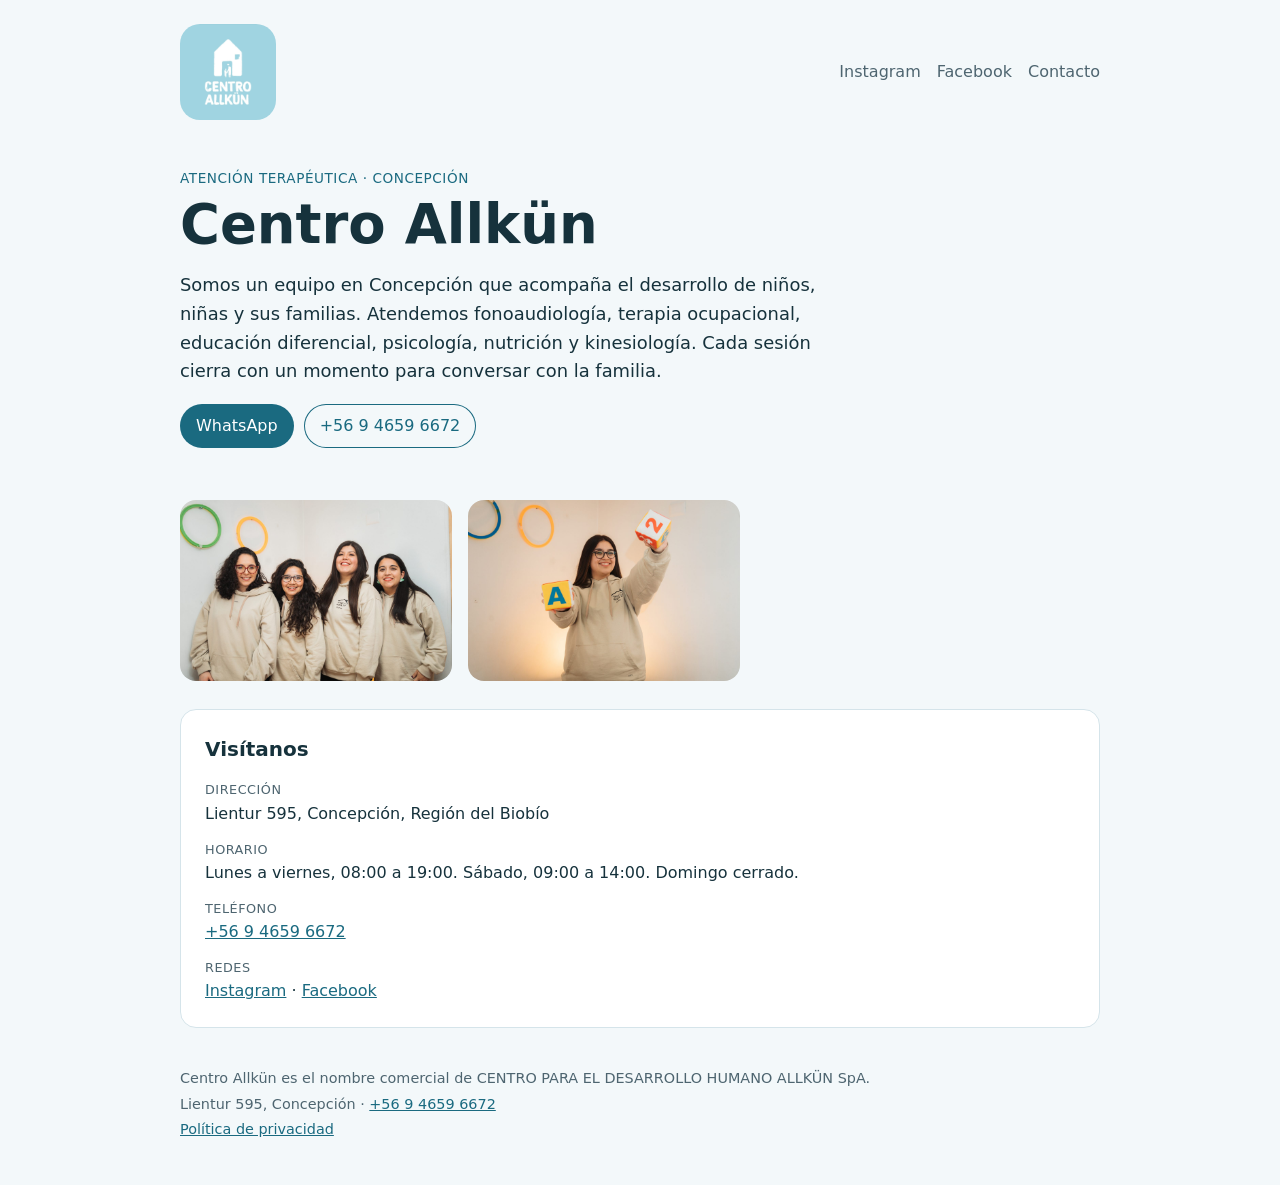
==== index.html @ 9cc1ad13 "Sitio público de Centro Allkün para la verificación de Meta. Co-authored-by: Cursor <cursoragent@cur" ====
<!DOCTYPE html>
<html lang="es">
  <head>
    <meta charset="utf-8" />
    <meta name="viewport" content="width=device-width, initial-scale=1" />
    <title>Centro Allkün</title>
    <meta
      name="description"
      content="Centro Allkün. Atención terapéutica presencial en Lientur 595, Concepción. Teléfono +56 9 4659 6672."
    />
    <link rel="icon" href="logo.png" type="image/png" />
    <link rel="stylesheet" href="styles.css" />
  </head>
  <body>
    <header class="site-header">
      <a class="brand" href="index.html">
        <img src="logo.png" alt="Centro Allkün" width="96" height="96" />
      </a>
      <nav>
        <a href="https://www.instagram.com/centro.allkun/">Instagram</a>
        <a href="https://www.facebook.com/110352131526216">Facebook</a>
        <a href="#contacto">Contacto</a>
      </nav>
    </header>

    <main>
      <section class="hero">
        <p class="eyebrow">Atención terapéutica · Concepción</p>
        <h1>Centro Allkün</h1>
        <p class="lead">
          Somos un equipo en Concepción que acompaña el desarrollo de niños,
          niñas y sus familias. Atendemos fonoaudiología, terapia ocupacional,
          educación diferencial, psicología, nutrición y kinesiología. Cada
          sesión cierra con un momento para conversar con la familia.
        </p>
        <p class="actions">
          <a class="button" href="https://wa.me/56946596672">WhatsApp</a>
          <a class="button button-quiet" href="tel:+56946596672"
            >+56 9 4659 6672</a
          >
        </p>
      </section>

      <section class="gallery" aria-label="Equipo de Centro Allkün">
        <img
          src="fotos/equipo.jpg"
          alt="Equipo de Centro Allkün"
          width="1200"
          height="1600"
        />
        <img
          src="fotos/atencion.jpg"
          alt="Atención en Centro Allkün, con material de letras y números"
          width="1200"
          height="1600"
        />
      </section>

      <section id="contacto" class="card">
        <h2>Visítanos</h2>
        <dl>
          <div>
            <dt>Dirección</dt>
            <dd>Lientur 595, Concepción, Región del Biobío</dd>
          </div>
          <div>
            <dt>Horario</dt>
            <dd>
              Lunes a viernes, 08:00 a 19:00. Sábado, 09:00 a 14:00. Domingo
              cerrado.
            </dd>
          </div>
          <div>
            <dt>Teléfono</dt>
            <dd><a href="tel:+56946596672">+56 9 4659 6672</a></dd>
          </div>
          <div>
            <dt>Redes</dt>
            <dd>
              <a href="https://www.instagram.com/centro.allkun/">Instagram</a>
              ·
              <a href="https://www.facebook.com/110352131526216">Facebook</a>
            </dd>
          </div>
        </dl>
      </section>
    </main>

    <footer>
      <p>
        Centro Allkün es el nombre comercial de CENTRO PARA EL DESARROLLO
        HUMANO ALLKÜN SpA.
      </p>
      <p>
        Lientur 595, Concepción ·
        <a href="tel:+56946596672">+56 9 4659 6672</a>
      </p>
      <p><a href="privacidad.html">Política de privacidad</a></p>
    </footer>
  </body>
</html>
---- styles.css ----
:root {
  color-scheme: light;
  --ink: #16323c;
  --muted: #4e6570;
  --line: #d5e4ea;
  --paper: #f3f8fa;
  --card: #ffffff;
  --brand: #a0d4e1;
  --accent: #1a6a80;
}

* {
  box-sizing: border-box;
}

body {
  margin: 0;
  min-height: 100vh;
  font-family: "Segoe UI", system-ui, sans-serif;
  color: var(--ink);
  background: var(--paper);
  line-height: 1.5;
}

a {
  color: var(--accent);
}

.site-header,
main,
footer {
  width: min(920px, calc(100% - 32px));
  margin-inline: auto;
}

.site-header {
  display: flex;
  justify-content: space-between;
  align-items: center;
  flex-wrap: wrap;
  gap: 16px;
  padding: 24px 0;
}

.brand {
  display: block;
  line-height: 0;
}

.brand img {
  width: 96px;
  height: 96px;
  border-radius: 20px;
}

nav {
  display: flex;
  gap: 16px;
}

nav a {
  color: var(--muted);
  text-decoration: none;
}

.hero {
  padding: 24px 0 8px;
}

.eyebrow {
  margin: 0 0 8px;
  color: var(--accent);
  font-size: 0.85rem;
  letter-spacing: 0.04em;
  text-transform: uppercase;
}

h1 {
  margin: 0;
  font-size: clamp(2.2rem, 6vw, 3.4rem);
  line-height: 1.05;
  font-weight: 650;
}

.lead {
  max-width: 40rem;
  color: var(--ink);
  font-size: 1.12rem;
  line-height: 1.6;
}

.actions {
  display: flex;
  flex-wrap: wrap;
  gap: 10px;
}

.button {
  display: inline-block;
  padding: 10px 16px;
  border-radius: 999px;
  background: var(--accent);
  color: white;
  text-decoration: none;
}

.button-quiet {
  background: transparent;
  color: var(--accent);
  box-shadow: inset 0 0 0 1px var(--accent);
}

.gallery {
  display: grid;
  grid-template-columns: 1fr 1fr;
  gap: 16px;
  max-width: 560px;
  margin: 28px 0 0;
}

.gallery img {
  width: 100%;
  height: auto;
  border-radius: 16px;
  display: block;
}

.card {
  margin: 28px 0;
  padding: 24px;
  background: var(--card);
  border: 1px solid var(--line);
  border-radius: 16px;
}

h2 {
  margin: 0 0 16px;
  font-size: 1.25rem;
}

dl {
  margin: 0;
  display: grid;
  gap: 14px;
}

dt {
  color: var(--muted);
  font-size: 0.8rem;
  letter-spacing: 0.04em;
  text-transform: uppercase;
}

dd {
  margin: 2px 0 0;
}

.prose h1 {
  font-size: 2rem;
  margin-bottom: 16px;
}

.prose h2 {
  margin-top: 24px;
}

.updated {
  color: var(--muted);
  font-size: 0.9rem;
}

footer {
  padding: 8px 0 40px;
  color: var(--muted);
  font-size: 0.9rem;
}

footer p {
  margin: 4px 0;
}

@media (max-width: 640px) {
  .gallery {
    max-width: none;
    gap: 12px;
  }
}
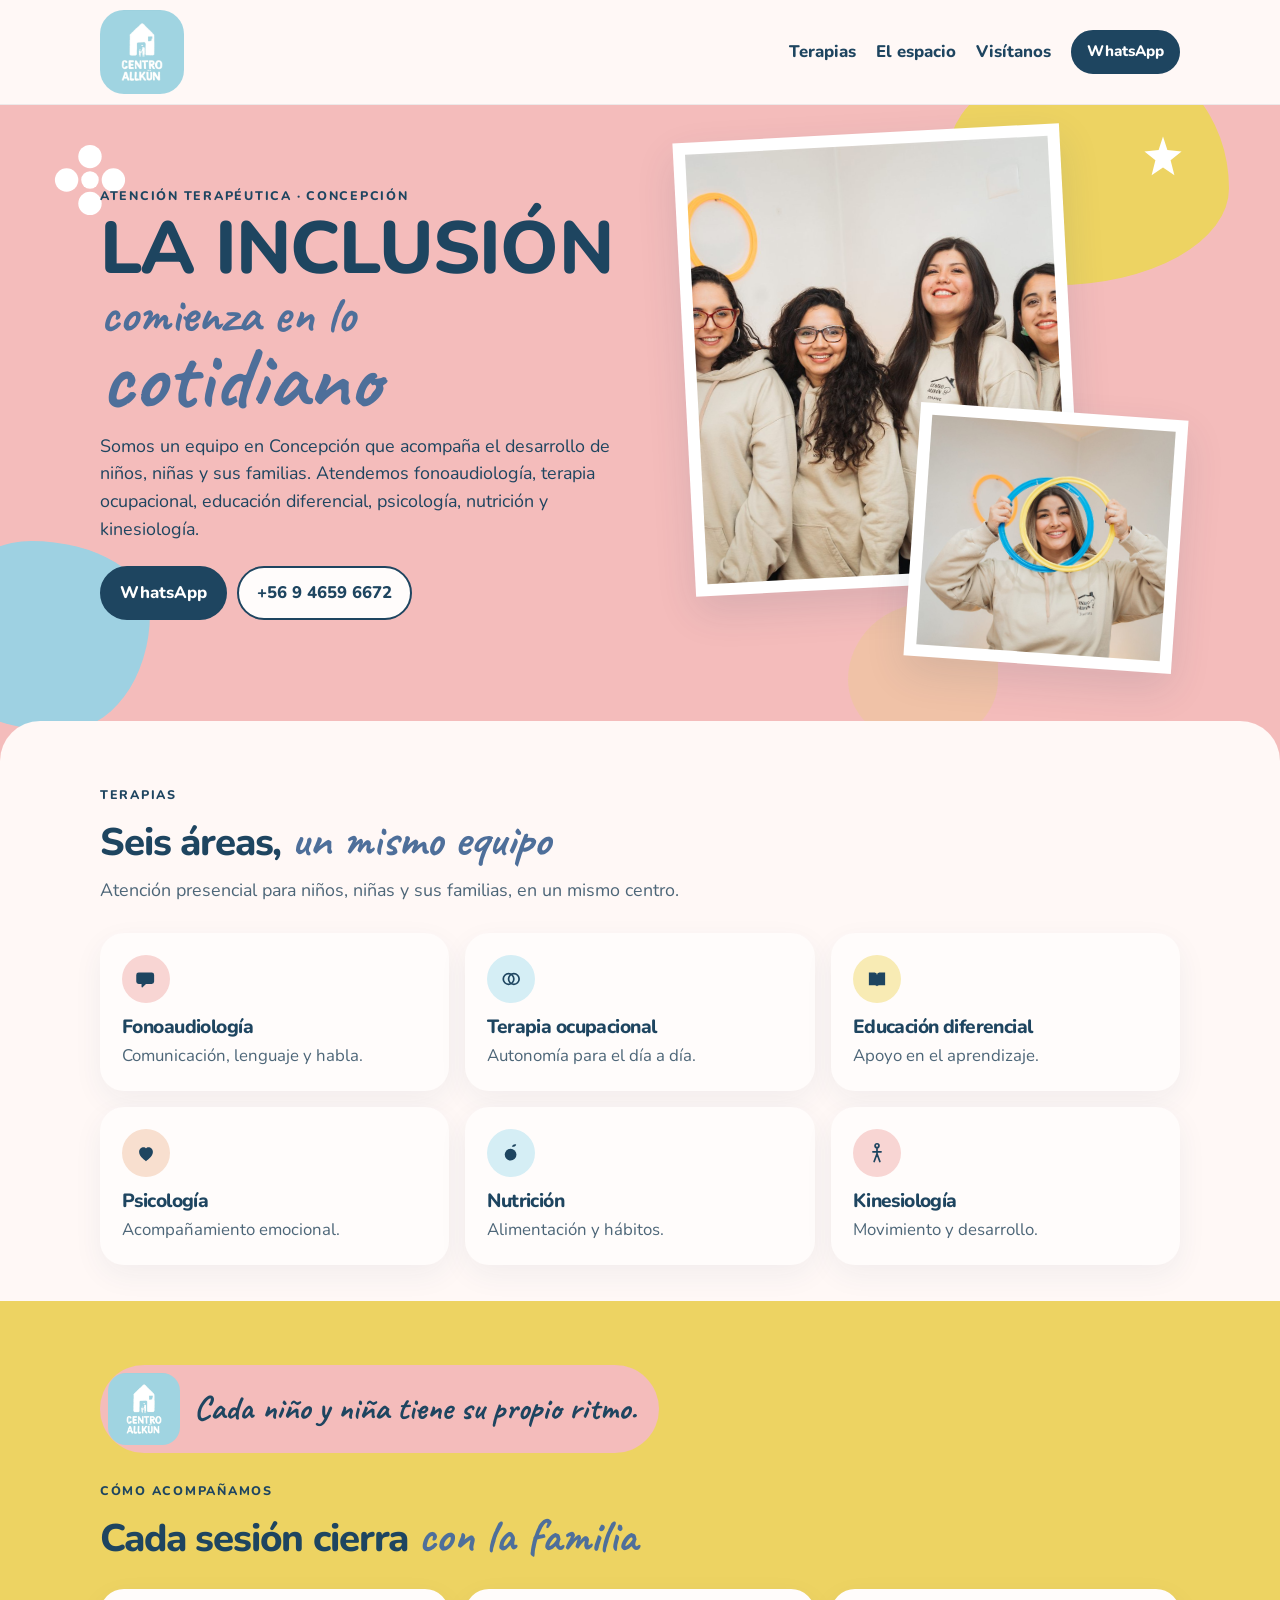
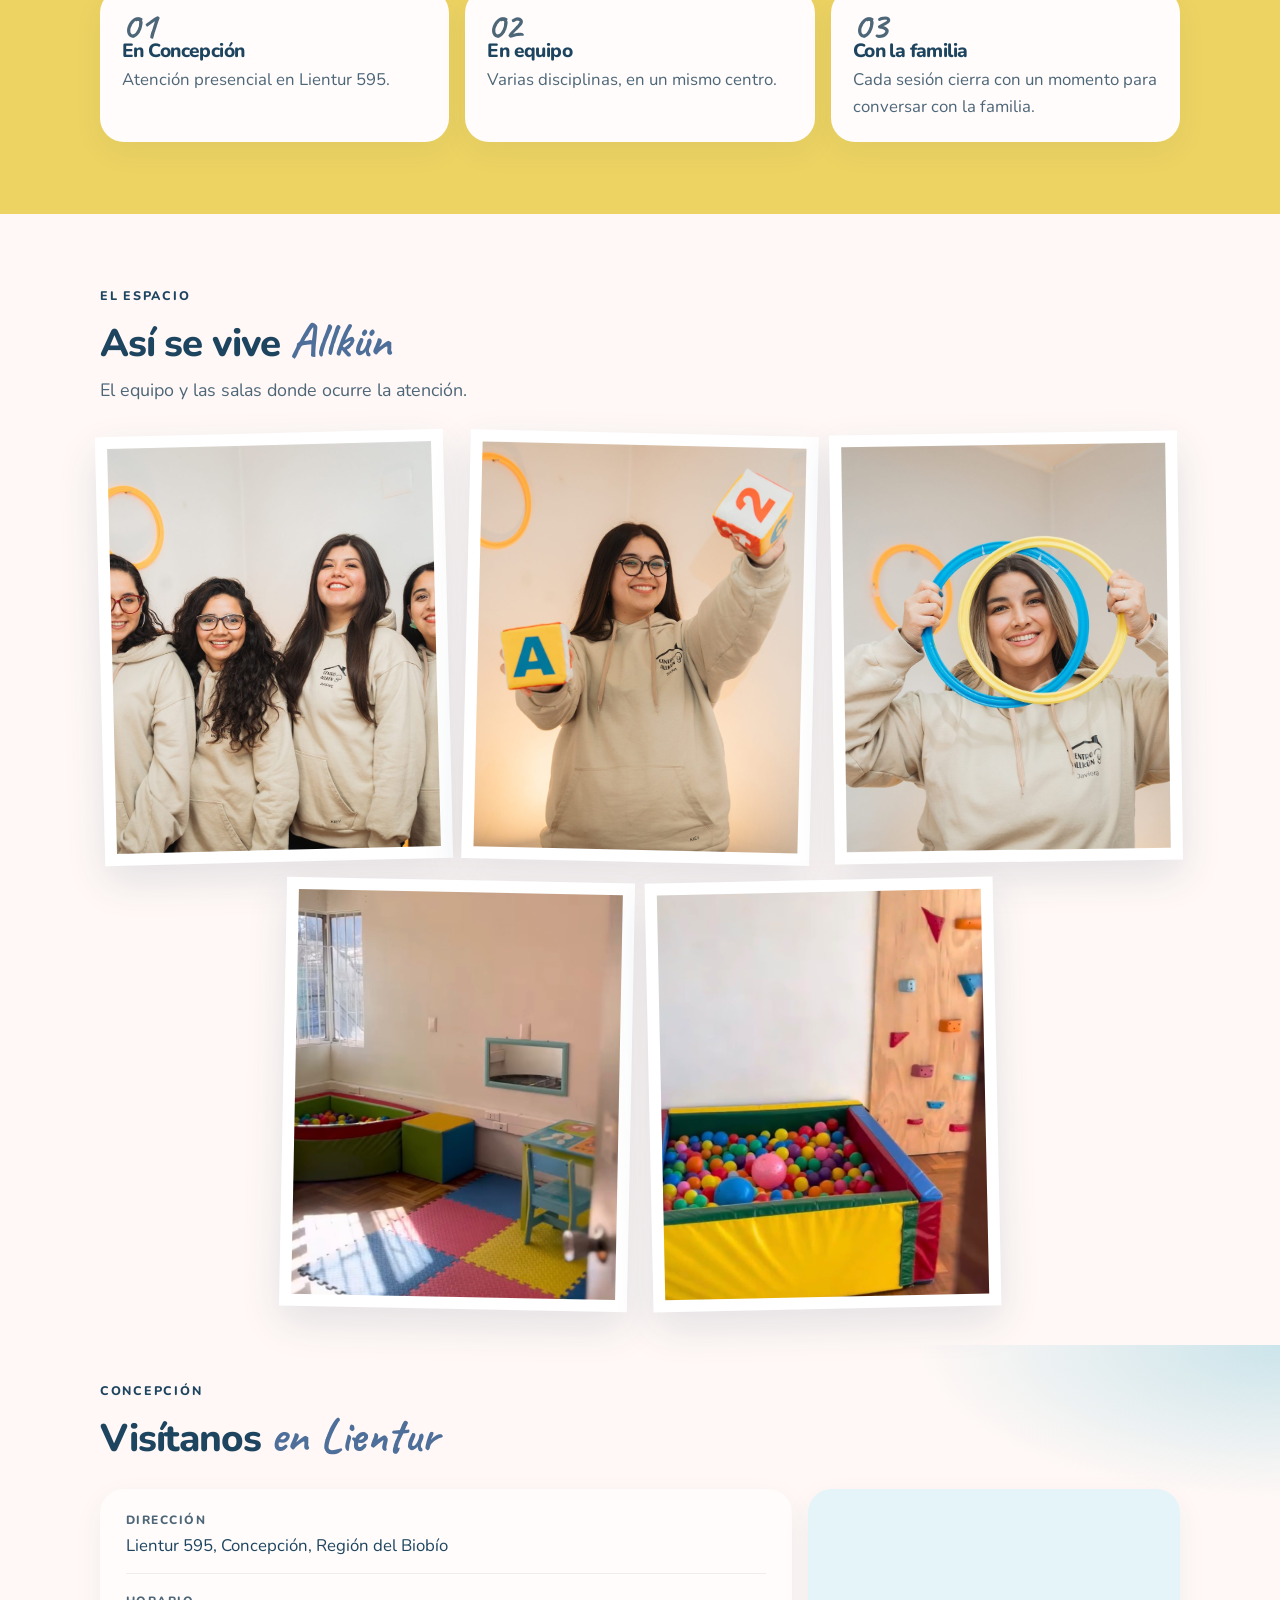
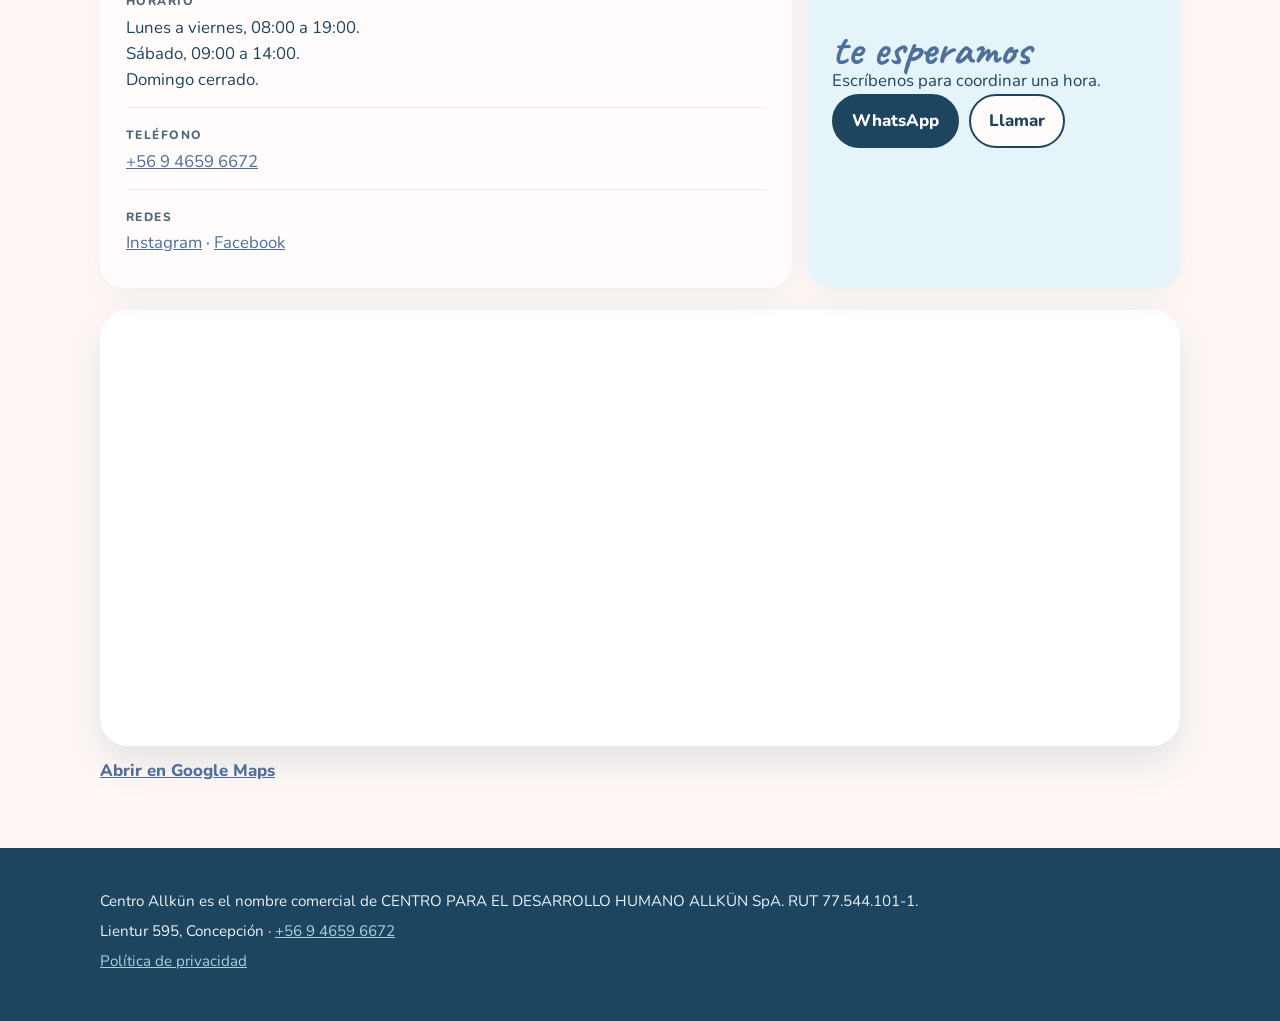
==== commit 2941c4c9: "mejoras toti" ====
--- a/index.html
+++ b/index.html
@@ -9,93 +9,348 @@
       content="Centro Allkün. Atención terapéutica presencial en Lientur 595, Concepción. Teléfono +56 9 4659 6672."
     />
     <link rel="icon" href="logo.png" type="image/png" />
+    <link rel="preconnect" href="https://fonts.googleapis.com" />
+    <link rel="preconnect" href="https://fonts.gstatic.com" crossorigin />
+    <link
+      href="https://fonts.googleapis.com/css2?family=Caveat:wght@600;700&family=Nunito:wght@400;600;700;800&display=swap"
+      rel="stylesheet"
+    />
     <link rel="stylesheet" href="styles.css" />
   </head>
   <body>
+    <a class="skip" href="#contenido">Saltar al contenido</a>
+
     <header class="site-header">
-      <a class="brand" href="index.html">
-        <img src="logo.png" alt="Centro Allkün" width="96" height="96" />
-      </a>
-      <nav>
-        <a href="https://www.instagram.com/centro.allkun/">Instagram</a>
-        <a href="https://www.facebook.com/110352131526216">Facebook</a>
-        <a href="#contacto">Contacto</a>
-      </nav>
+      <div class="wrap bar">
+        <a class="brand" href="index.html">
+          <img src="logo.png" alt="Centro Allkün" width="92" height="92" />
+        </a>
+        <nav>
+          <a href="#terapias">Terapias</a>
+          <a href="#espacio">El espacio</a>
+          <a href="#contacto">Visítanos</a>
+          <a class="button button-small" href="https://wa.me/56946596672"
+            >WhatsApp</a
+          >
+        </nav>
+      </div>
     </header>
 
-    <main>
+    <main id="contenido">
       <section class="hero">
-        <p class="eyebrow">Atención terapéutica · Concepción</p>
-        <h1>Centro Allkün</h1>
-        <p class="lead">
-          Somos un equipo en Concepción que acompaña el desarrollo de niños,
-          niñas y sus familias. Atendemos fonoaudiología, terapia ocupacional,
-          educación diferencial, psicología, nutrición y kinesiología. Cada
-          sesión cierra con un momento para conversar con la familia.
+        <div class="blob blob-yellow" aria-hidden="true"></div>
+        <div class="blob blob-sky" aria-hidden="true"></div>
+        <div class="blob blob-peach" aria-hidden="true"></div>
+        <svg class="doodle doodle-flower" viewBox="0 0 80 80" aria-hidden="true">
+          <circle cx="40" cy="40" r="9" fill="#fff" />
+          <circle cx="40" cy="16" r="12" fill="#fff" />
+          <circle cx="40" cy="64" r="12" fill="#fff" />
+          <circle cx="16" cy="40" r="12" fill="#fff" />
+          <circle cx="64" cy="40" r="12" fill="#fff" />
+        </svg>
+        <svg class="doodle doodle-star" viewBox="0 0 64 64" aria-hidden="true">
+          <path
+            fill="#fff"
+            d="M32 4l5.2 16.2L54 22l-13 10.2L45.5 50 32 40.8 18.5 50 23 32.2 10 22l16.8-1.8z"
+          />
+        </svg>
+        <svg class="doodle doodle-spark" viewBox="0 0 48 48" aria-hidden="true">
+          <path
+            fill="#fff"
+            d="M24 2l3.2 14.2L42 20l-14.8 3.8L24 38l-3.2-14.2L6 20l14.8-3.8z"
+          />
+        </svg>
+
+        <div class="wrap hero-grid">
+          <div class="hero-copy">
+            <p class="eyebrow">Atención terapéutica · Concepción</p>
+            <h1>
+              <span class="display">La inclusión</span>
+              <span class="script">
+                <span class="script-small">comienza en lo</span>
+                cotidiano
+              </span>
+            </h1>
+            <p class="lead">
+              Somos un equipo en Concepción que acompaña el desarrollo de
+              niños, niñas y sus familias. Atendemos fonoaudiología, terapia
+              ocupacional, educación diferencial, psicología, nutrición y
+              kinesiología.
+            </p>
+            <p class="actions">
+              <a class="button" href="https://wa.me/56946596672">WhatsApp</a>
+              <a class="button button-quiet" href="tel:+56946596672"
+                >+56 9 4659 6672</a
+              >
+            </p>
+          </div>
+
+          <div class="hero-photos">
+            <figure class="polaroid polaroid-main">
+              <img
+                src="fotos/equipo.jpg"
+                alt="Equipo de Centro Allkün"
+                width="1200"
+                height="1600"
+              />
+            </figure>
+            <figure class="polaroid polaroid-front">
+              <img
+                src="fotos/javiera.jpg"
+                alt="Javiera, del equipo de Centro Allkün, con aros de colores"
+                width="1200"
+                height="1500"
+              />
+            </figure>
+          </div>
+        </div>
+      </section>
+
+      <section class="sheet" id="terapias">
+        <div class="wrap">
+          <div class="section-head">
+            <p class="eyebrow">Terapias</p>
+            <h2>Seis áreas, <span class="script">un mismo equipo</span></h2>
+            <p class="section-lead">
+              Atención presencial para niños, niñas y sus familias, en un mismo
+              centro.
+            </p>
+          </div>
+          <div class="services">
+            <article class="service">
+              <span class="mark mark-blush" aria-hidden="true">
+                <svg viewBox="0 0 32 32">
+                  <path
+                    d="M7 8h16a3 3 0 0 1 3 3v8a3 3 0 0 1-3 3h-7l-4.2 4.2c-.5.5-1.3.1-1.3-.6V22H7a3 3 0 0 1-3-3v-8a3 3 0 0 1 3-3z"
+                  />
+                </svg>
+              </span>
+              <h3>Fonoaudiología</h3>
+              <p>Comunicación, lenguaje y habla.</p>
+            </article>
+            <article class="service">
+              <span class="mark mark-sky" aria-hidden="true">
+                <svg class="line" viewBox="0 0 32 32">
+                  <circle cx="13" cy="16" r="6.5" />
+                  <circle cx="19.5" cy="16" r="6.5" />
+                </svg>
+              </span>
+              <h3>Terapia ocupacional</h3>
+              <p>Autonomía para el día a día.</p>
+            </article>
+            <article class="service">
+              <span class="mark mark-butter" aria-hidden="true">
+                <svg viewBox="0 0 32 32">
+                  <path
+                    d="M6 8h7.2A3.2 3.2 0 0 1 16 11.2V25a3.4 3.4 0 0 0-2.8-1.4H6V8zm20 0h-7.2A3.2 3.2 0 0 0 16 11.2V25a3.4 3.4 0 0 1 2.8-1.4H26V8z"
+                  />
+                </svg>
+              </span>
+              <h3>Educación diferencial</h3>
+              <p>Apoyo en el aprendizaje.</p>
+            </article>
+            <article class="service">
+              <span class="mark mark-peach" aria-hidden="true">
+                <svg viewBox="0 0 32 32">
+                  <path
+                    d="M16 26S7.5 20.6 7.5 14.8C7.5 11.2 10.2 9 13 9c1.7 0 2.7.8 3 1.6.3-.8 1.3-1.6 3-1.6 2.8 0 5.5 2.2 5.5 5.8C24.5 20.6 16 26 16 26z"
+                  />
+                </svg>
+              </span>
+              <h3>Psicología</h3>
+              <p>Acompañamiento emocional.</p>
+            </article>
+            <article class="service">
+              <span class="mark mark-sky" aria-hidden="true">
+                <svg viewBox="0 0 32 32">
+                  <path d="M17 8c1.4-2.6 4-3.4 5.4-2.2-1.2 2.4-3.4 3.2-5.4 2.2z" />
+                  <circle cx="15.5" cy="18" r="7.2" />
+                </svg>
+              </span>
+              <h3>Nutrición</h3>
+              <p>Alimentación y hábitos.</p>
+            </article>
+            <article class="service">
+              <span class="mark mark-blush" aria-hidden="true">
+                <svg class="line" viewBox="0 0 32 32">
+                  <circle cx="16" cy="7" r="2.4" />
+                  <path d="M16 10.5v6.5M11 14.5h10M12.5 26.5 16 17l3.5 9.5" />
+                </svg>
+              </span>
+              <h3>Kinesiología</h3>
+              <p>Movimiento y desarrollo.</p>
+            </article>
+          </div>
+        </div>
+      </section>
+
+      <section class="band" aria-labelledby="acompanamos">
+        <div class="wrap">
+          <p class="ritmo">
+            <img src="logo.png" alt="" width="56" height="56" />
+            <span>Cada niño y niña tiene su propio ritmo.</span>
+          </p>
+          <div class="section-head">
+            <p class="eyebrow">Cómo acompañamos</p>
+            <h2 id="acompanamos">
+              Cada sesión cierra <span class="script">con la familia</span>
+            </h2>
+          </div>
+          <div class="pillars">
+            <article>
+              <p class="num">01</p>
+              <h3>En Concepción</h3>
+              <p>Atención presencial en Lientur 595.</p>
+            </article>
+            <article>
+              <p class="num">02</p>
+              <h3>En equipo</h3>
+              <p>Varias disciplinas, en un mismo centro.</p>
+            </article>
+            <article>
+              <p class="num">03</p>
+              <h3>Con la familia</h3>
+              <p>
+                Cada sesión cierra con un momento para conversar con la
+                familia.
+              </p>
+            </article>
+          </div>
+        </div>
+      </section>
+
+      <section class="gallery-section" id="espacio">
+        <div class="wrap">
+          <div class="section-head">
+            <p class="eyebrow">El espacio</p>
+            <h2>Así se vive <span class="script">Allkün</span></h2>
+            <p class="section-lead">
+              El equipo y las salas donde ocurre la atención.
+            </p>
+          </div>
+          <div class="gallery">
+            <figure class="polaroid">
+              <img
+                src="fotos/equipo.jpg"
+                alt="Equipo de Centro Allkün"
+                width="1200"
+                height="1600"
+              />            </figure>
+            <figure class="polaroid">
+              <img
+                src="fotos/atencion.jpg"
+                alt="Atención en Centro Allkün, con material de letras y números"
+                width="1200"
+                height="1600"
+              />            </figure>
+            <figure class="polaroid">
+              <img
+                src="fotos/javiera.jpg"
+                alt="Javiera, del equipo de Centro Allkün, con aros de colores"
+                width="1200"
+                height="1500"
+              />            </figure>
+            <figure class="polaroid room">
+              <img
+                src="fotos/sala.jpg"
+                alt="Sala de atención con pisos de colores, mesa infantil y piscina de pelotas"
+              />            </figure>
+            <figure class="polaroid room">
+              <img
+                src="fotos/piscina.jpg"
+                alt="Piscina de pelotas y muro de escalada en Centro Allkün"
+              />            </figure>
+          </div>
+        </div>
+      </section>
+
+      <section class="visit" id="contacto">
+        <div class="wrap">
+          <div class="section-head">
+            <p class="eyebrow">Concepción</p>
+            <h2>Visítanos <span class="script">en Lientur</span></h2>
+          </div>
+          <div class="visit-grid">
+            <dl class="facts">
+              <div>
+                <dt>Dirección</dt>
+                <dd>Lientur 595, Concepción, Región del Biobío</dd>
+              </div>
+              <div>
+                <dt>Horario</dt>
+                <dd>
+                  Lunes a viernes, 08:00 a 19:00.<br />
+                  Sábado, 09:00 a 14:00.<br />
+                  Domingo cerrado.
+                </dd>
+              </div>
+              <div>
+                <dt>Teléfono</dt>
+                <dd><a href="tel:+56946596672">+56 9 4659 6672</a></dd>
+              </div>
+              <div>
+                <dt>Redes</dt>
+                <dd>
+                  <a
+                    href="https://www.instagram.com/centro.allkun/"
+                    target="_blank"
+                    rel="noopener noreferrer"
+                    >Instagram</a
+                  >
+                  ·
+                  <a
+                    href="https://www.facebook.com/110352131526216"
+                    target="_blank"
+                    rel="noopener noreferrer"
+                    >Facebook</a
+                  >
+                </dd>
+              </div>
+            </dl>
+            <div class="visit-card">
+              <p class="script visit-script">te esperamos</p>
+              <p>Escríbenos para coordinar una hora.</p>
+              <p class="actions">
+                <a class="button" href="https://wa.me/56946596672">WhatsApp</a>
+                <a class="button button-quiet" href="tel:+56946596672"
+                  >Llamar</a
+                >
+              </p>
+            </div>
+          </div>
+
+          <div class="map-frame">
+            <iframe
+              title="Mapa de Centro Allkün en Lientur 595, Concepción"
+              src="https://maps.google.com/maps?q=Lientur+595,+Concepci%C3%B3n,+Chile&amp;hl=es&amp;z=16&amp;output=embed"
+              referrerpolicy="no-referrer-when-downgrade"
+              allowfullscreen
+            ></iframe>
+          </div>
+          <p class="map-link">
+            <a
+              href="https://www.google.com/maps/search/?api=1&amp;query=Lientur+595,+Concepci%C3%B3n,+Chile"
+              target="_blank"
+              rel="noopener noreferrer"
+              >Abrir en Google Maps</a
+            >
+          </p>
+        </div>
+      </section>
+    </main>
+
+    <footer class="site-footer">
+      <div class="wrap">
+        <p>
+          Centro Allkün es el nombre comercial de CENTRO PARA EL DESARROLLO
+          HUMANO ALLKÜN SpA. RUT 77.544.101-1.
         </p>
-        <p class="actions">
-          <a class="button" href="https://wa.me/56946596672">WhatsApp</a>
-          <a class="button button-quiet" href="tel:+56946596672"
-            >+56 9 4659 6672</a
-          >
+        <p>
+          Lientur 595, Concepción ·
+          <a href="tel:+56946596672">+56 9 4659 6672</a>
         </p>
-      </section>
-
-      <section class="gallery" aria-label="Equipo de Centro Allkün">
-        <img
-          src="fotos/equipo.jpg"
-          alt="Equipo de Centro Allkün"
-          width="1200"
-          height="1600"
-        />
-        <img
-          src="fotos/atencion.jpg"
-          alt="Atención en Centro Allkün, con material de letras y números"
-          width="1200"
-          height="1600"
-        />
-      </section>
-
-      <section id="contacto" class="card">
-        <h2>Visítanos</h2>
-        <dl>
-          <div>
-            <dt>Dirección</dt>
-            <dd>Lientur 595, Concepción, Región del Biobío</dd>
-          </div>
-          <div>
-            <dt>Horario</dt>
-            <dd>
-              Lunes a viernes, 08:00 a 19:00. Sábado, 09:00 a 14:00. Domingo
-              cerrado.
-            </dd>
-          </div>
-          <div>
-            <dt>Teléfono</dt>
-            <dd><a href="tel:+56946596672">+56 9 4659 6672</a></dd>
-          </div>
-          <div>
-            <dt>Redes</dt>
-            <dd>
-              <a href="https://www.instagram.com/centro.allkun/">Instagram</a>
-              ·
-              <a href="https://www.facebook.com/110352131526216">Facebook</a>
-            </dd>
-          </div>
-        </dl>
-      </section>
-    </main>
-
-    <footer>
-      <p>
-        Centro Allkün es el nombre comercial de CENTRO PARA EL DESARROLLO
-        HUMANO ALLKÜN SpA.
-      </p>
-      <p>
-        Lientur 595, Concepción ·
-        <a href="tel:+56946596672">+56 9 4659 6672</a>
-      </p>
-      <p><a href="privacidad.html">Política de privacidad</a></p>
+        <p><a href="privacidad.html">Política de privacidad</a></p>
+      </div>
     </footer>
   </body>
 </html>
--- a/styles.css
+++ b/styles.css
@@ -1,187 +1,798 @@
 :root {
   color-scheme: light;
-  --ink: #16323c;
-  --muted: #4e6570;
-  --line: #d5e4ea;
-  --paper: #f3f8fa;
-  --card: #ffffff;
-  --brand: #a0d4e1;
-  --accent: #1a6a80;
+  --ink: #1e4560;
+  --muted: #4d6678;
+  --script: #4e6f9a;
+  --blush: #f4bcbb;
+  --butter: #edd362;
+  --sky: #a0d4e1;
+  --sky-soft: #e5f4f8;
+  --peach: #f0c4a6;
+  --cream: #fff8f6;
+  --white: #fffcfb;
+  --shadow: 0 16px 40px rgba(30, 69, 96, 0.12);
 }
 
 * {
   box-sizing: border-box;
 }
 
+html {
+  scroll-behavior: smooth;
+}
+
 body {
   margin: 0;
+  overflow-x: hidden;
   min-height: 100vh;
-  font-family: "Segoe UI", system-ui, sans-serif;
+  font-family: "Nunito", "Segoe UI", system-ui, sans-serif;
   color: var(--ink);
-  background: var(--paper);
-  line-height: 1.5;
+  background: var(--cream);
+  line-height: 1.55;
+  font-size: 1.05rem;
+}
+
+img {
+  max-width: 100%;
 }
 
 a {
-  color: var(--accent);
-}
-
-.site-header,
-main,
-footer {
-  width: min(920px, calc(100% - 32px));
+  color: var(--script);
+}
+
+.skip {
+  position: absolute;
+  left: 12px;
+  top: -48px;
+  z-index: 40;
+  background: white;
+  color: var(--ink);
+  padding: 8px 12px;
+  border-radius: 999px;
+}
+
+.skip:focus {
+  top: 12px;
+}
+
+.wrap {
+  width: min(1080px, calc(100% - 40px));
   margin-inline: auto;
 }
 
 .site-header {
+  position: sticky;
+  top: 0;
+  z-index: 20;
+  background: rgba(255, 248, 246, 0.92);
+  backdrop-filter: blur(12px);
+  border-bottom: 1px solid rgba(30, 69, 96, 0.08);
+}
+
+.bar {
   display: flex;
+  align-items: center;
   justify-content: space-between;
-  align-items: center;
-  flex-wrap: wrap;
-  gap: 16px;
-  padding: 24px 0;
+  gap: 20px;
+  padding: 10px 0;
 }
 
 .brand {
   display: block;
   line-height: 0;
+  flex: none;
 }
 
 .brand img {
-  width: 96px;
-  height: 96px;
-  border-radius: 20px;
+  width: 84px;
+  height: 84px;
+  border-radius: 24px;
+  object-fit: cover;
 }
 
 nav {
   display: flex;
-  gap: 16px;
+  flex-wrap: wrap;
+  align-items: center;
+  justify-content: flex-end;
+  gap: 8px 20px;
 }
 
 nav a {
-  color: var(--muted);
+  color: var(--ink);
   text-decoration: none;
+  font-weight: 800;
 }
 
 .hero {
-  padding: 24px 0 8px;
+  position: relative;
+  overflow: hidden;
+  background: var(--blush);
+  padding: 28px 0 88px;
+}
+
+.blob,
+.doodle {
+  position: absolute;
+  pointer-events: none;
+}
+
+.blob-yellow {
+  width: 280px;
+  height: 230px;
+  background: var(--butter);
+  border-radius: 58% 42% 62% 38% / 42% 58% 42% 58%;
+  top: -50px;
+  right: 4%;
+}
+
+.blob-sky {
+  width: 220px;
+  height: 190px;
+  background: #9ed1e2;
+  border-radius: 46% 54% 40% 60% / 58% 38% 62% 42%;
+  left: -70px;
+  bottom: 30px;
+}
+
+.blob-peach {
+  width: 150px;
+  height: 140px;
+  background: var(--peach);
+  border-radius: 60% 40% 50% 50%;
+  right: 22%;
+  bottom: 18px;
+  opacity: 0.9;
+}
+
+.doodle-flower {
+  width: 78px;
+  height: 78px;
+  top: 36px;
+  left: 4%;
+}
+
+.doodle-star {
+  width: 54px;
+  height: 54px;
+  top: 28px;
+  right: 7%;
+}
+
+.doodle-spark {
+  width: 36px;
+  height: 36px;
+  right: 18%;
+  top: 120px;
+}
+
+.hero-grid {
+  position: relative;
+  z-index: 1;
+  display: grid;
+  grid-template-columns: minmax(0, 1.05fr) minmax(0, 0.95fr);
+  gap: 36px;
+  align-items: center;
 }
 
 .eyebrow {
-  margin: 0 0 8px;
-  color: var(--accent);
-  font-size: 0.85rem;
-  letter-spacing: 0.04em;
+  margin: 0 0 10px;
+  font-size: 0.78rem;
+  font-weight: 800;
+  letter-spacing: 0.14em;
   text-transform: uppercase;
+}
+
+h1,
+h2,
+h3 {
+  font-weight: 800;
+  letter-spacing: -0.03em;
+  line-height: 1.05;
 }
 
 h1 {
   margin: 0;
-  font-size: clamp(2.2rem, 6vw, 3.4rem);
-  line-height: 1.05;
-  font-weight: 650;
-}
-
-.lead {
-  max-width: 40rem;
+}
+
+h1 .display {
+  display: block;
+  font-size: clamp(2.6rem, 6vw, 4.6rem);
+  text-transform: uppercase;
+  line-height: 0.92;
+}
+
+h1 .script {
+  display: block;
+  margin-top: 6px;
+  color: var(--script);
+  font-family: "Caveat", cursive;
+  font-weight: 700;
+  font-size: clamp(3.4rem, 7vw, 5.6rem);
+  letter-spacing: 0;
+  line-height: 0.82;
+  text-transform: none;
+}
+
+h1 .script-small {
+  display: block;
+  font-size: 0.58em;
+  line-height: 1;
+}
+
+h2 {
+  margin: 0;
+  font-size: clamp(1.8rem, 3vw, 2.5rem);
+}
+
+h2 .script,
+.visit-script {
+  font-family: "Caveat", cursive;
+  font-weight: 700;
+  color: var(--script);
+  letter-spacing: 0;
+}
+
+h2 .script {
+  font-size: 1.25em;
+}
+
+.lead,
+.section-lead {
   color: var(--ink);
   font-size: 1.12rem;
-  line-height: 1.6;
+}
+
+.lead {
+  max-width: 38rem;
+  margin: 18px 0 0;
+}
+
+.section-lead {
+  margin: 12px 0 0;
+  max-width: 38rem;
+  color: var(--muted);
 }
 
 .actions {
   display: flex;
   flex-wrap: wrap;
   gap: 10px;
+  margin: 22px 0 0;
 }
 
 .button {
-  display: inline-block;
-  padding: 10px 16px;
+  display: inline-flex;
+  align-items: center;
+  justify-content: center;
+  padding: 12px 18px;
   border-radius: 999px;
-  background: var(--accent);
+  border: 2px solid var(--ink);
+  background: var(--ink);
   color: white;
+  font: inherit;
+  font-weight: 800;
   text-decoration: none;
 }
 
 .button-quiet {
-  background: transparent;
-  color: var(--accent);
-  box-shadow: inset 0 0 0 1px var(--accent);
+  background: var(--white);
+  color: var(--ink);
+}
+
+.button-small {
+  padding: 8px 14px;
+  font-size: 0.95rem;
+}
+
+.button:hover {
+  transform: translateY(-1px);
+}
+
+a:focus-visible,
+.button:focus-visible {
+  outline: 3px solid var(--ink);
+  outline-offset: 3px;
+}
+
+.hero-photos {
+  position: relative;
+  min-height: 540px;
+}
+
+.polaroid {
+  margin: 0;
+  background: white;
+  padding: 12px;
+  box-shadow: var(--shadow);
+}
+
+.polaroid img {
+  display: block;
+  width: 100%;
+  object-fit: cover;
+}
+
+.polaroid figcaption {
+  margin: 0;
+  padding: 6px 0 4px;
+  text-align: center;
+  font-family: "Caveat", cursive;
+  font-size: 1.7rem;
+  font-weight: 700;
+  line-height: 1;
+  color: var(--ink);
+}
+
+.polaroid-main {
+  width: 78%;
+  transform: rotate(-3deg);
+}
+
+.polaroid-main img {
+  height: 430px;
+  object-position: center 18%;
+}
+
+.polaroid-front {
+  position: absolute;
+  width: 54%;
+  right: 0;
+  bottom: 8px;
+  transform: rotate(4deg);
+}
+
+.polaroid-front img {
+  height: 230px;
+  object-position: center 12%;
+}
+
+.sheet {
+  position: relative;
+  z-index: 1;
+  margin-top: -40px;
+  padding: 64px 0 36px;
+  background: var(--cream);
+  border-radius: 40px 40px 0 0;
+}
+
+.section-head {
+  margin-bottom: 28px;
+}
+
+.services,
+.pillars {
+  display: grid;
+  grid-template-columns: repeat(3, 1fr);
+  gap: 16px;
+}
+
+.service,
+.pillars article,
+.visit-card,
+.facts {
+  background: var(--white);
+  border-radius: 24px;
+  box-shadow: 0 10px 30px rgba(30, 69, 96, 0.06);
+}
+
+.service,
+.pillars article {
+  padding: 22px;
+}
+
+.service h3,
+.pillars h3 {
+  margin: 0 0 6px;
+  font-size: 1.2rem;
+}
+
+.service p,
+.pillars p {
+  margin: 0;
+  color: var(--muted);
+}
+
+.mark {
+  display: grid;
+  place-items: center;
+  width: 48px;
+  height: 48px;
+  margin-bottom: 14px;
+  border-radius: 50%;
+}
+
+.mark svg {
+  width: 26px;
+  height: 26px;
+  fill: var(--ink);
+}
+
+.mark svg.line {
+  fill: none;
+  stroke: var(--ink);
+  stroke-width: 2.1;
+  stroke-linecap: round;
+  stroke-linejoin: round;
+}
+
+.mark-blush {
+  background: #f8d5d3;
+}
+
+.mark-sky {
+  background: #d5eef5;
+}
+
+.mark-butter {
+  background: #f8ebb4;
+}
+
+.mark-peach {
+  background: #f8dfcf;
+}
+
+.band {
+  background: var(--butter);
+  padding: 64px 0 72px;
+}
+
+.ritmo {
+  display: flex;
+  align-items: center;
+  gap: 14px;
+  width: fit-content;
+  max-width: 100%;
+  margin: 0 0 28px;
+  padding: 8px 22px 8px 8px;
+  background: var(--blush);
+  border-radius: 999px;
+  font-family: "Caveat", cursive;
+  font-size: clamp(1.6rem, 3vw, 2.1rem);
+  font-weight: 700;
+  line-height: 1.05;
+}
+
+.ritmo img {
+  width: 72px;
+  height: 72px;
+  border-radius: 18px;
+  object-fit: cover;
+  flex: none;
+}
+
+.num {
+  margin: 0 0 8px;
+  font-family: "Caveat", cursive;
+  font-size: 2.4rem;
+  font-weight: 700;
+  line-height: 0.8;
+  color: var(--script);
+}
+
+.gallery-section {
+  padding: 72px 0 36px;
 }
 
 .gallery {
   display: grid;
-  grid-template-columns: 1fr 1fr;
+  grid-template-columns: repeat(6, 1fr);
+  gap: 18px;
+  align-items: start;
+}
+
+.gallery figure {
+  grid-column: span 2;
+}
+
+.gallery figure:nth-child(4) {
+  grid-column: 2 / span 2;
+}
+
+.gallery figure:nth-child(5) {
+  grid-column: 4 / span 2;
+}
+
+.gallery .polaroid img {
+  aspect-ratio: 4 / 5;
+  height: auto;
+  object-position: center 8%;
+}
+
+.gallery .room img {
+  object-position: 22% center;
+}
+
+.gallery figure:nth-child(1) {
+  transform: rotate(-1.4deg);
+}
+
+.gallery figure:nth-child(2) {
+  transform: rotate(1.3deg);
+}
+
+.gallery figure:nth-child(3) {
+  transform: rotate(-0.8deg);
+}
+
+.gallery figure:nth-child(4) {
+  transform: rotate(1.1deg);
+}
+
+.gallery figure:nth-child(5) {
+  transform: rotate(-1.2deg);
+}
+
+.gallery figure:nth-child(4) img,
+.gallery figure:nth-child(5) img {
+  object-position: 30% center;
+}
+
+.visit {
+  padding: 36px 0 64px;
+  background:
+    radial-gradient(520px 220px at 100% 0%, rgba(160, 212, 225, 0.55), transparent 70%),
+    var(--cream);
+}
+
+.visit-grid {
+  display: grid;
+  grid-template-columns: 1.3fr 0.7fr;
   gap: 16px;
-  max-width: 560px;
-  margin: 28px 0 0;
-}
-
-.gallery img {
+  align-items: stretch;
+}
+
+.facts {
+  margin: 0;
+  padding: 8px 26px 18px;
+  display: grid;
+  gap: 4px;
+}
+
+.facts div {
+  padding: 14px 0;
+  border-bottom: 1px solid rgba(30, 69, 96, 0.08);
+}
+
+.facts div:last-child {
+  border-bottom: 0;
+}
+
+dt {
+  font-size: 0.75rem;
+  font-weight: 800;
+  letter-spacing: 0.12em;
+  text-transform: uppercase;
+  color: var(--muted);
+}
+
+dd {
+  margin: 4px 0 0;
+}
+
+.visit-card {
+  padding: 28px 24px;
+  background: var(--sky-soft);
+  display: flex;
+  flex-direction: column;
+  justify-content: center;
+}
+
+.visit-script {
+  margin: 0 0 6px;
+  font-size: 2.8rem;
+  line-height: 0.85;
+}
+
+.visit-card p {
+  margin: 0;
+}
+
+.map-frame {
+  margin-top: 22px;
+  border: 8px solid white;
+  border-radius: 28px;
+  overflow: hidden;
+  box-shadow: var(--shadow);
+  line-height: 0;
+  background: white;
+}
+
+.map-frame iframe {
   width: 100%;
-  height: auto;
-  border-radius: 16px;
-  display: block;
+  height: 420px;
+  border: 0;
+}
+
+.map-link {
+  margin: 12px 0 0;
+  font-weight: 800;
+}
+
+.site-footer {
+  background: var(--ink);
+  color: #e7f2f6;
+  padding: 36px 0 42px;
+  font-size: 0.95rem;
+}
+
+.site-footer a {
+  color: var(--sky);
+}
+
+.site-footer p {
+  margin: 6px 0;
+}
+
+.narrow {
+  width: min(740px, calc(100% - 40px));
 }
 
 .card {
-  margin: 28px 0;
-  padding: 24px;
-  background: var(--card);
-  border: 1px solid var(--line);
-  border-radius: 16px;
-}
-
-h2 {
+  margin: 32px auto 48px;
+  padding: 32px 28px;
+  background: var(--white);
+  border-radius: 28px;
+  box-shadow: 0 10px 30px rgba(30, 69, 96, 0.06);
+}
+
+.prose h1 {
+  font-size: clamp(2rem, 4vw, 2.6rem);
+  text-transform: none;
   margin: 0 0 16px;
-  font-size: 1.25rem;
-}
-
-dl {
-  margin: 0;
-  display: grid;
-  gap: 14px;
-}
-
-dt {
-  color: var(--muted);
-  font-size: 0.8rem;
-  letter-spacing: 0.04em;
-  text-transform: uppercase;
-}
-
-dd {
-  margin: 2px 0 0;
-}
-
-.prose h1 {
-  font-size: 2rem;
-  margin-bottom: 16px;
 }
 
 .prose h2 {
-  margin-top: 24px;
+  margin: 28px 0 8px;
+  font-size: 1.35rem;
+}
+
+.prose p {
+  margin: 0 0 12px;
 }
 
 .updated {
   color: var(--muted);
-  font-size: 0.9rem;
-}
-
-footer {
-  padding: 8px 0 40px;
-  color: var(--muted);
-  font-size: 0.9rem;
-}
-
-footer p {
-  margin: 4px 0;
-}
-
-@media (max-width: 640px) {
+  font-size: 0.95rem;
+}
+
+@media (max-width: 860px) {
+  .hero-grid,
+  .services,
+  .pillars,
+  .visit-grid {
+    grid-template-columns: minmax(0, 1fr);
+  }
+
+  .bar {
+    flex-wrap: wrap;
+    align-items: center;
+  }
+
+  nav {
+    flex: 1 1 100%;
+    justify-content: flex-start;
+  }
+
+  .hero-photos {
+    min-height: 0;
+    min-width: 0;
+    display: grid;
+    grid-template-columns: minmax(0, 1fr) minmax(0, 1fr);
+    gap: 12px;
+  }
+
+  .polaroid-main,
+  .polaroid-front {
+    position: static;
+    width: auto;
+    transform: none;
+  }
+
+  .polaroid-main img,
+  .polaroid-front img {
+    height: auto;
+    aspect-ratio: 4 / 5;
+  }
+
+  .doodle {
+    display: none;
+  }
+
   .gallery {
-    max-width: none;
-    gap: 12px;
-  }
-}
+    grid-template-columns: minmax(0, 1fr) minmax(0, 1fr);
+  }
+
+  .gallery figure,
+  .gallery figure:nth-child(4),
+  .gallery figure:nth-child(5) {
+    grid-column: auto;
+    transform: none;
+  }
+
+  .gallery figure:first-child {
+    grid-column: auto;
+  }
+
+}
+
+@media (max-width: 560px) {
+  .wrap {
+    width: min(1080px, calc(100% - 28px));
+  }
+
+  .brand img {
+    width: 68px;
+    height: 68px;
+  }
+
+  .hero-copy {
+    min-width: 0;
+    max-width: 100%;
+  }
+
+  h1,
+  h1 .display,
+  h1 .script {
+    max-width: 100%;
+  }
+
+  h1 .display {
+    font-size: 2.1rem;
+  }
+
+  h1 .script {
+    font-size: 2.6rem;
+  }
+
+  nav {
+    gap: 8px 12px;
+    max-width: 100%;
+  }
+
+  .button-small {
+    padding: 7px 12px;
+  }
+
+  .blob {
+    display: none;
+  }
+
+  .hero {
+    padding-top: 18px;
+  }
+
+  .hero-photos {
+    grid-template-columns: minmax(0, 1fr);
+  }
+
+  .gallery {
+    grid-template-columns: minmax(0, 1fr) minmax(0, 1fr);
+  }
+
+  .ritmo {
+    border-radius: 24px;
+    width: 100%;
+  }
+
+  .map-frame iframe {
+    height: 280px;
+  }
+
+  .services {
+    grid-template-columns: 1fr;
+  }
+}
+
+@media (prefers-reduced-motion: reduce) {
+  html {
+    scroll-behavior: auto;
+  }
+
+  .button:hover,
+  .gallery figure,
+  .polaroid-main,
+  .polaroid-front {
+    transform: none;
+  }
+}
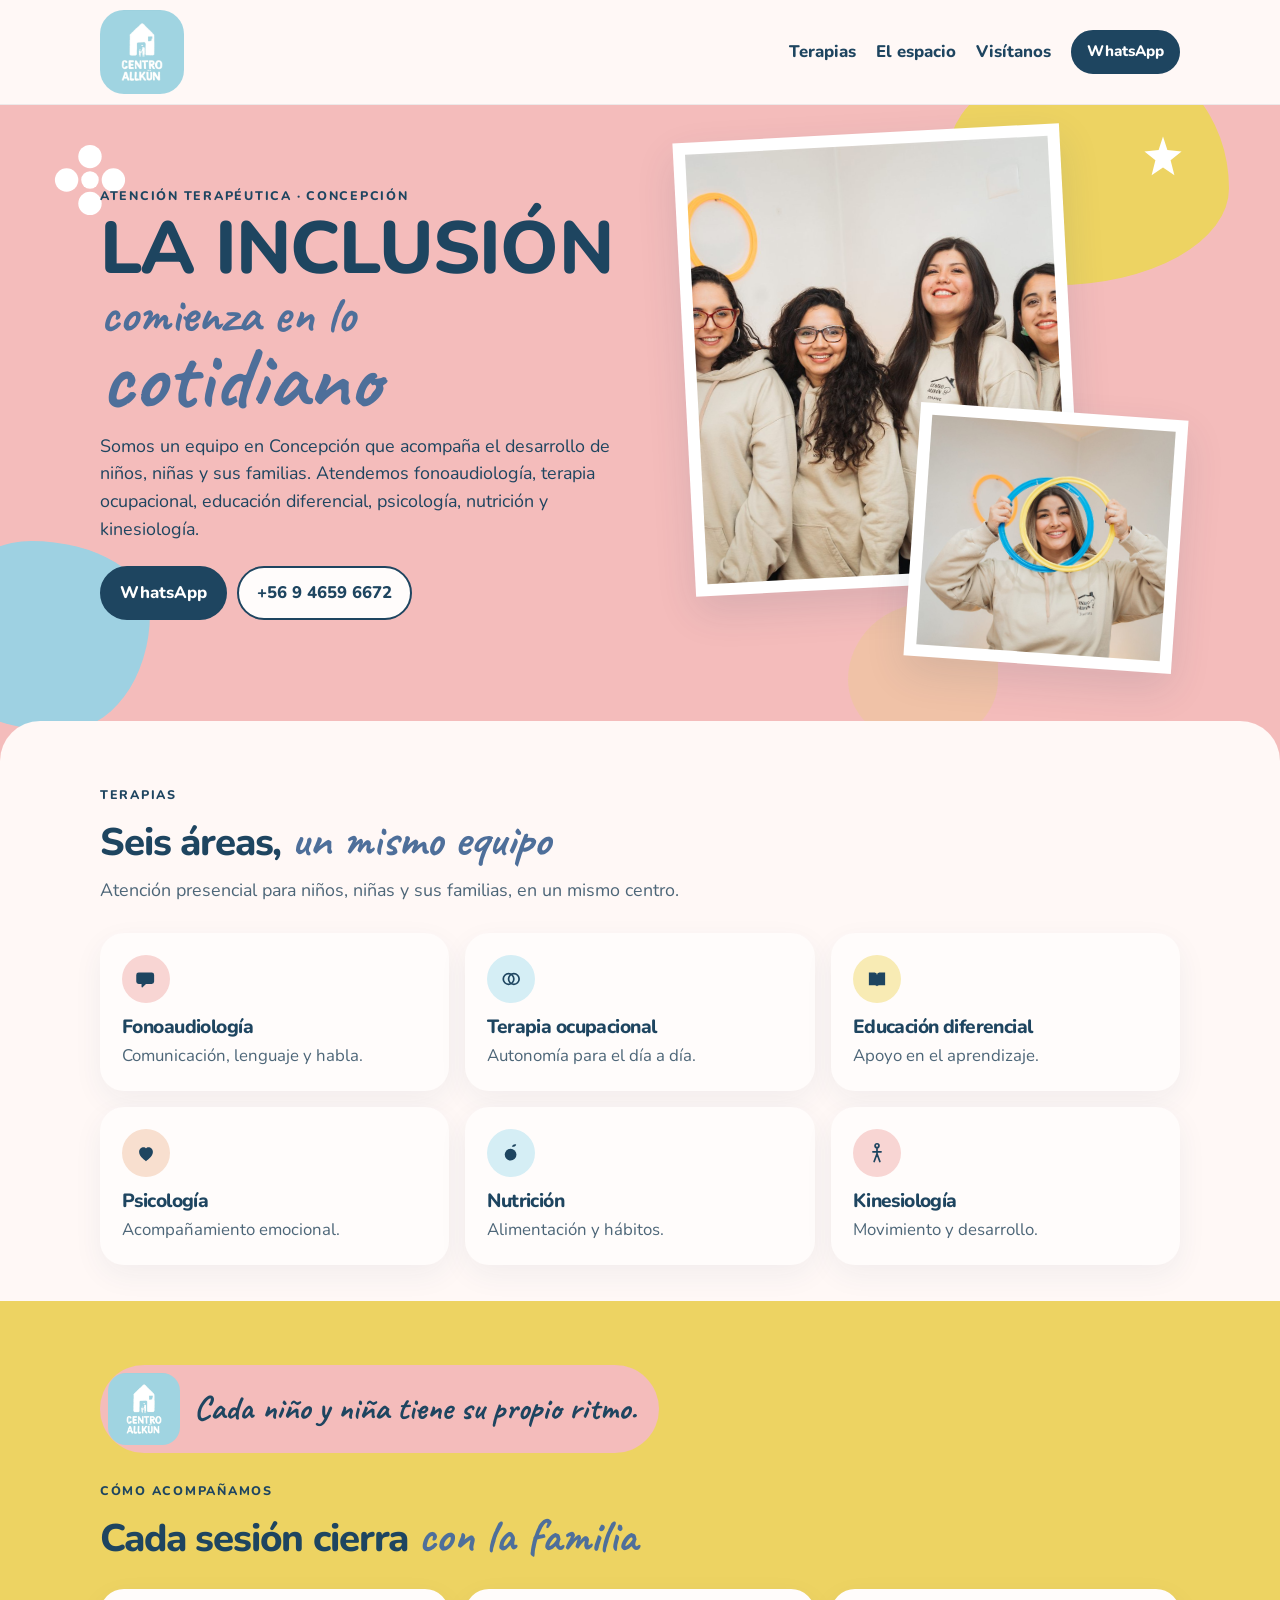
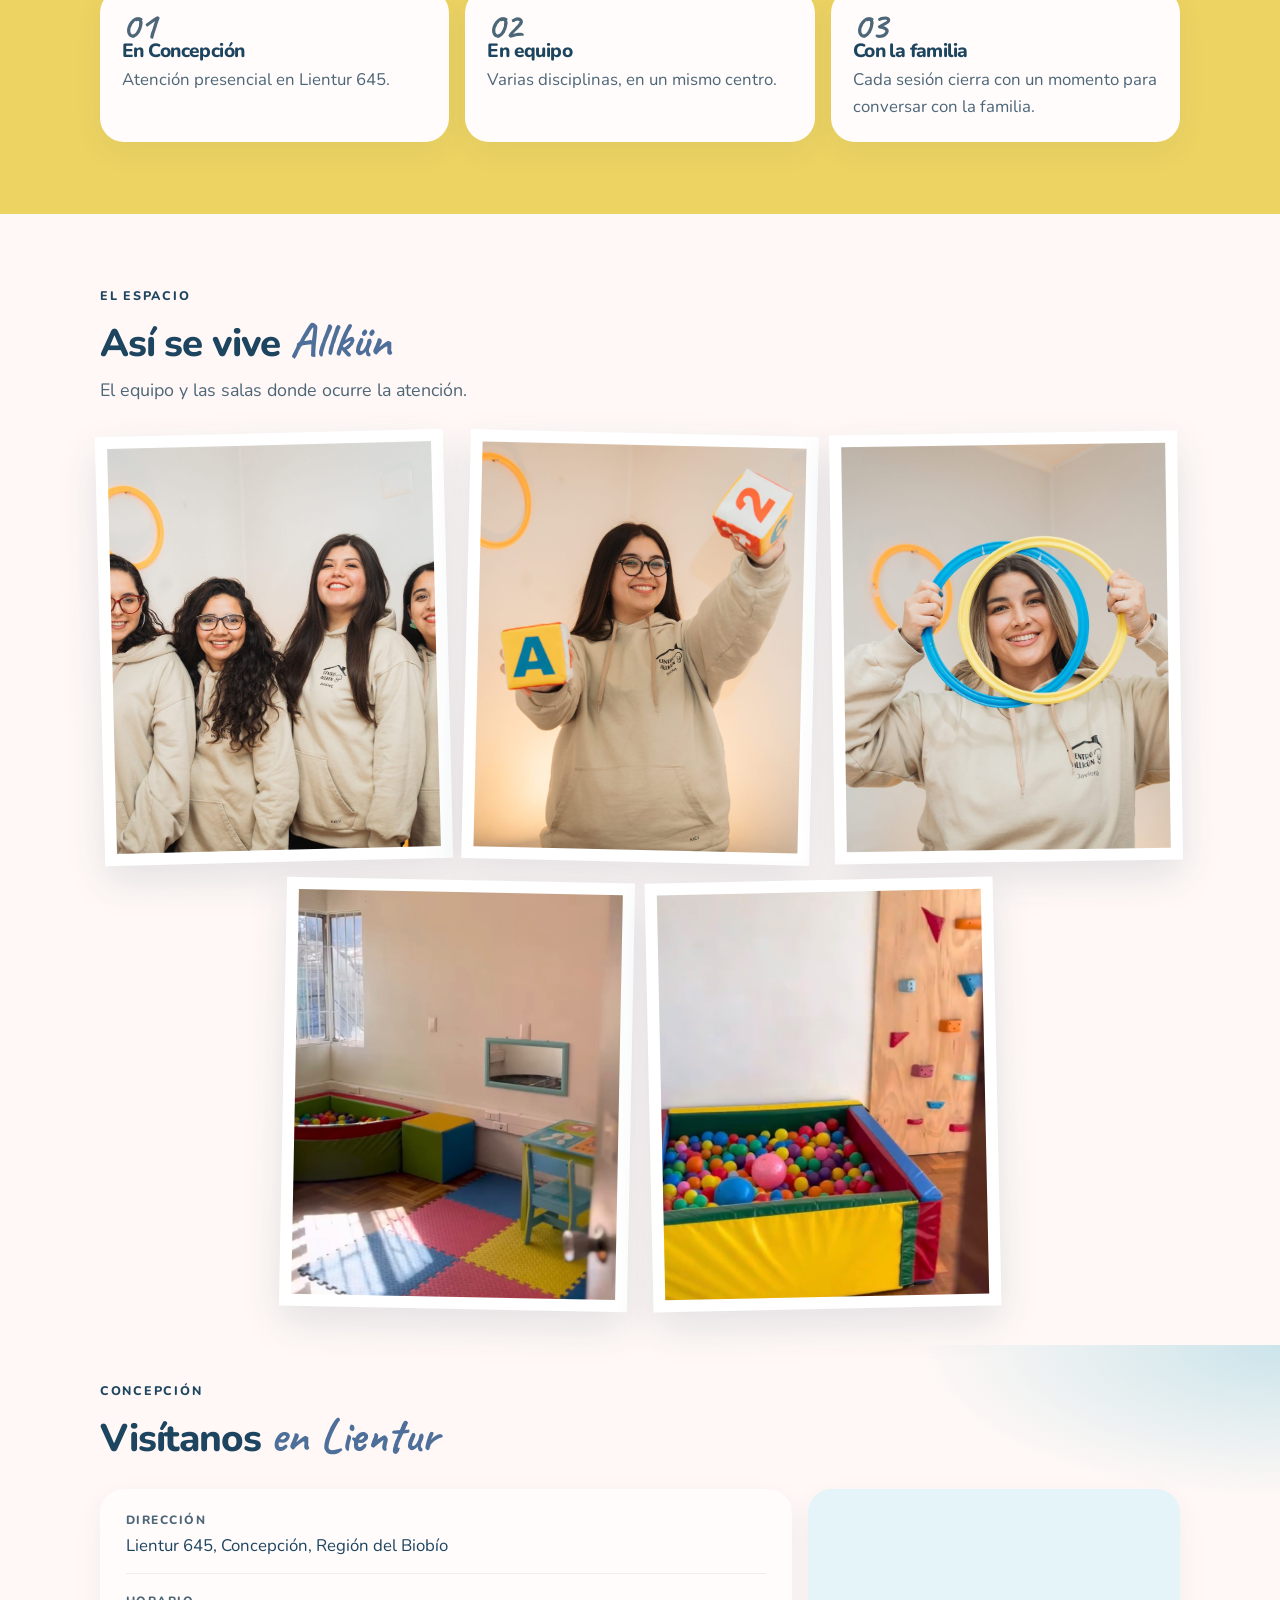
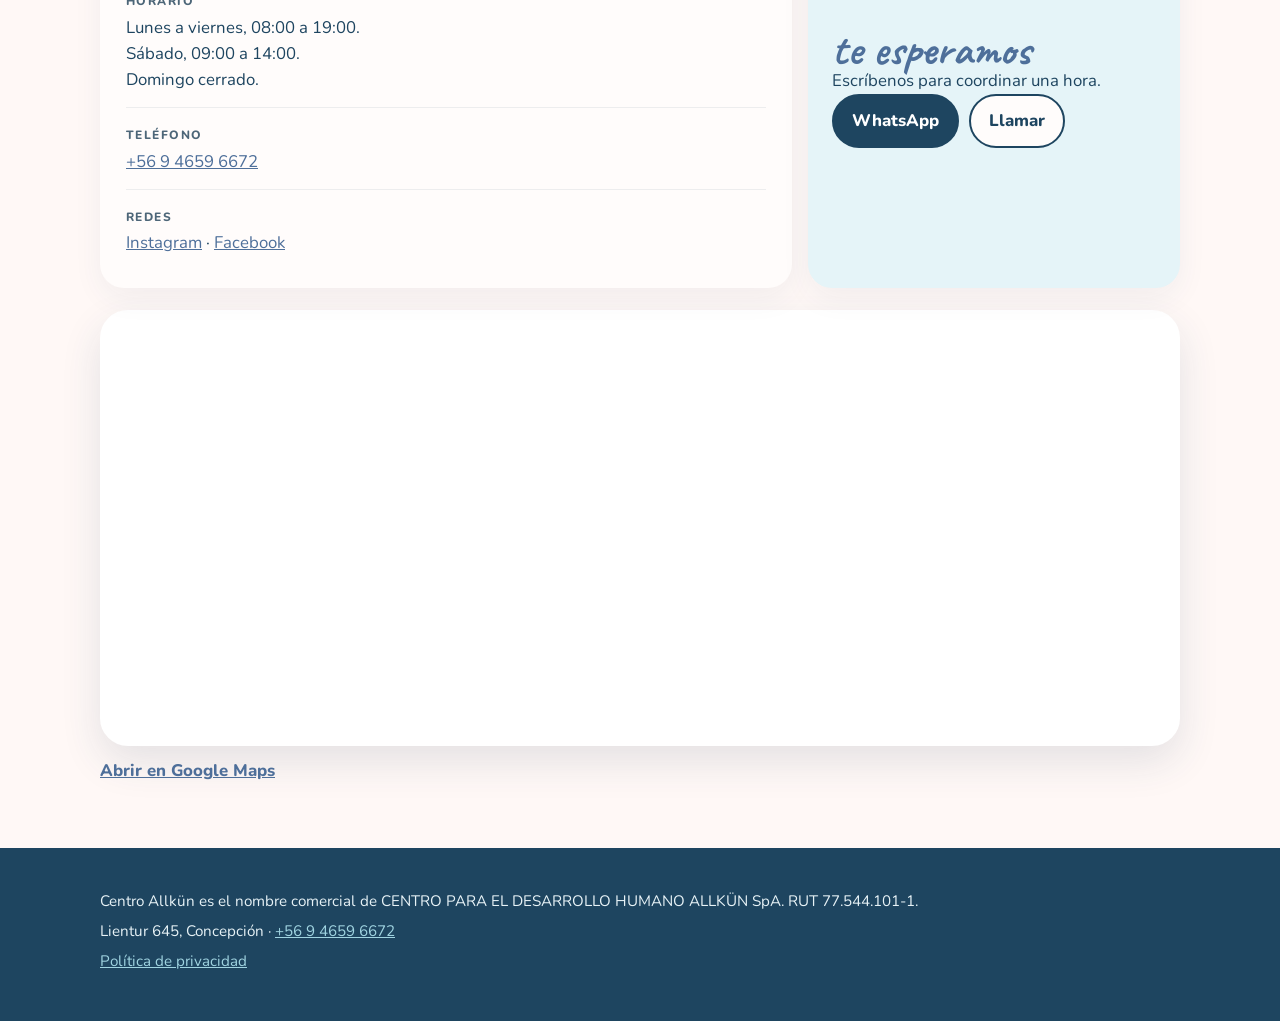
==== commit c3c9c828: "direccion actualizada" ====
--- a/index.html
+++ b/index.html
@@ -6,7 +6,7 @@
     <title>Centro Allkün</title>
     <meta
       name="description"
-      content="Centro Allkün. Atención terapéutica presencial en Lientur 595, Concepción. Teléfono +56 9 4659 6672."
+      content="Centro Allkün. Atención terapéutica presencial en Lientur 645, Concepción. Teléfono +56 9 4659 6672."
     />
     <link rel="icon" href="logo.png" type="image/png" />
     <link rel="preconnect" href="https://fonts.googleapis.com" />
@@ -200,7 +200,7 @@
             <article>
               <p class="num">01</p>
               <h3>En Concepción</h3>
-              <p>Atención presencial en Lientur 595.</p>
+              <p>Atención presencial en Lientur 645.</p>
             </article>
             <article>
               <p class="num">02</p>
@@ -274,7 +274,7 @@
             <dl class="facts">
               <div>
                 <dt>Dirección</dt>
-                <dd>Lientur 595, Concepción, Región del Biobío</dd>
+                <dd>Lientur 645, Concepción, Región del Biobío</dd>
               </div>
               <div>
                 <dt>Horario</dt>
@@ -321,15 +321,15 @@
 
           <div class="map-frame">
             <iframe
-              title="Mapa de Centro Allkün en Lientur 595, Concepción"
-              src="https://maps.google.com/maps?q=Lientur+595,+Concepci%C3%B3n,+Chile&amp;hl=es&amp;z=16&amp;output=embed"
+              title="Mapa de Centro Allkün en Lientur 645, Concepción"
+              src="https://maps.google.com/maps?q=Lientur+645,+Concepci%C3%B3n,+Chile&amp;hl=es&amp;z=16&amp;output=embed"
               referrerpolicy="no-referrer-when-downgrade"
               allowfullscreen
             ></iframe>
           </div>
           <p class="map-link">
             <a
-              href="https://www.google.com/maps/search/?api=1&amp;query=Lientur+595,+Concepci%C3%B3n,+Chile"
+              href="https://www.google.com/maps/search/?api=1&amp;query=Lientur+645,+Concepci%C3%B3n,+Chile"
               target="_blank"
               rel="noopener noreferrer"
               >Abrir en Google Maps</a
@@ -346,7 +346,7 @@
           HUMANO ALLKÜN SpA. RUT 77.544.101-1.
         </p>
         <p>
-          Lientur 595, Concepción ·
+          Lientur 645, Concepción ·
           <a href="tel:+56946596672">+56 9 4659 6672</a>
         </p>
         <p><a href="privacidad.html">Política de privacidad</a></p>
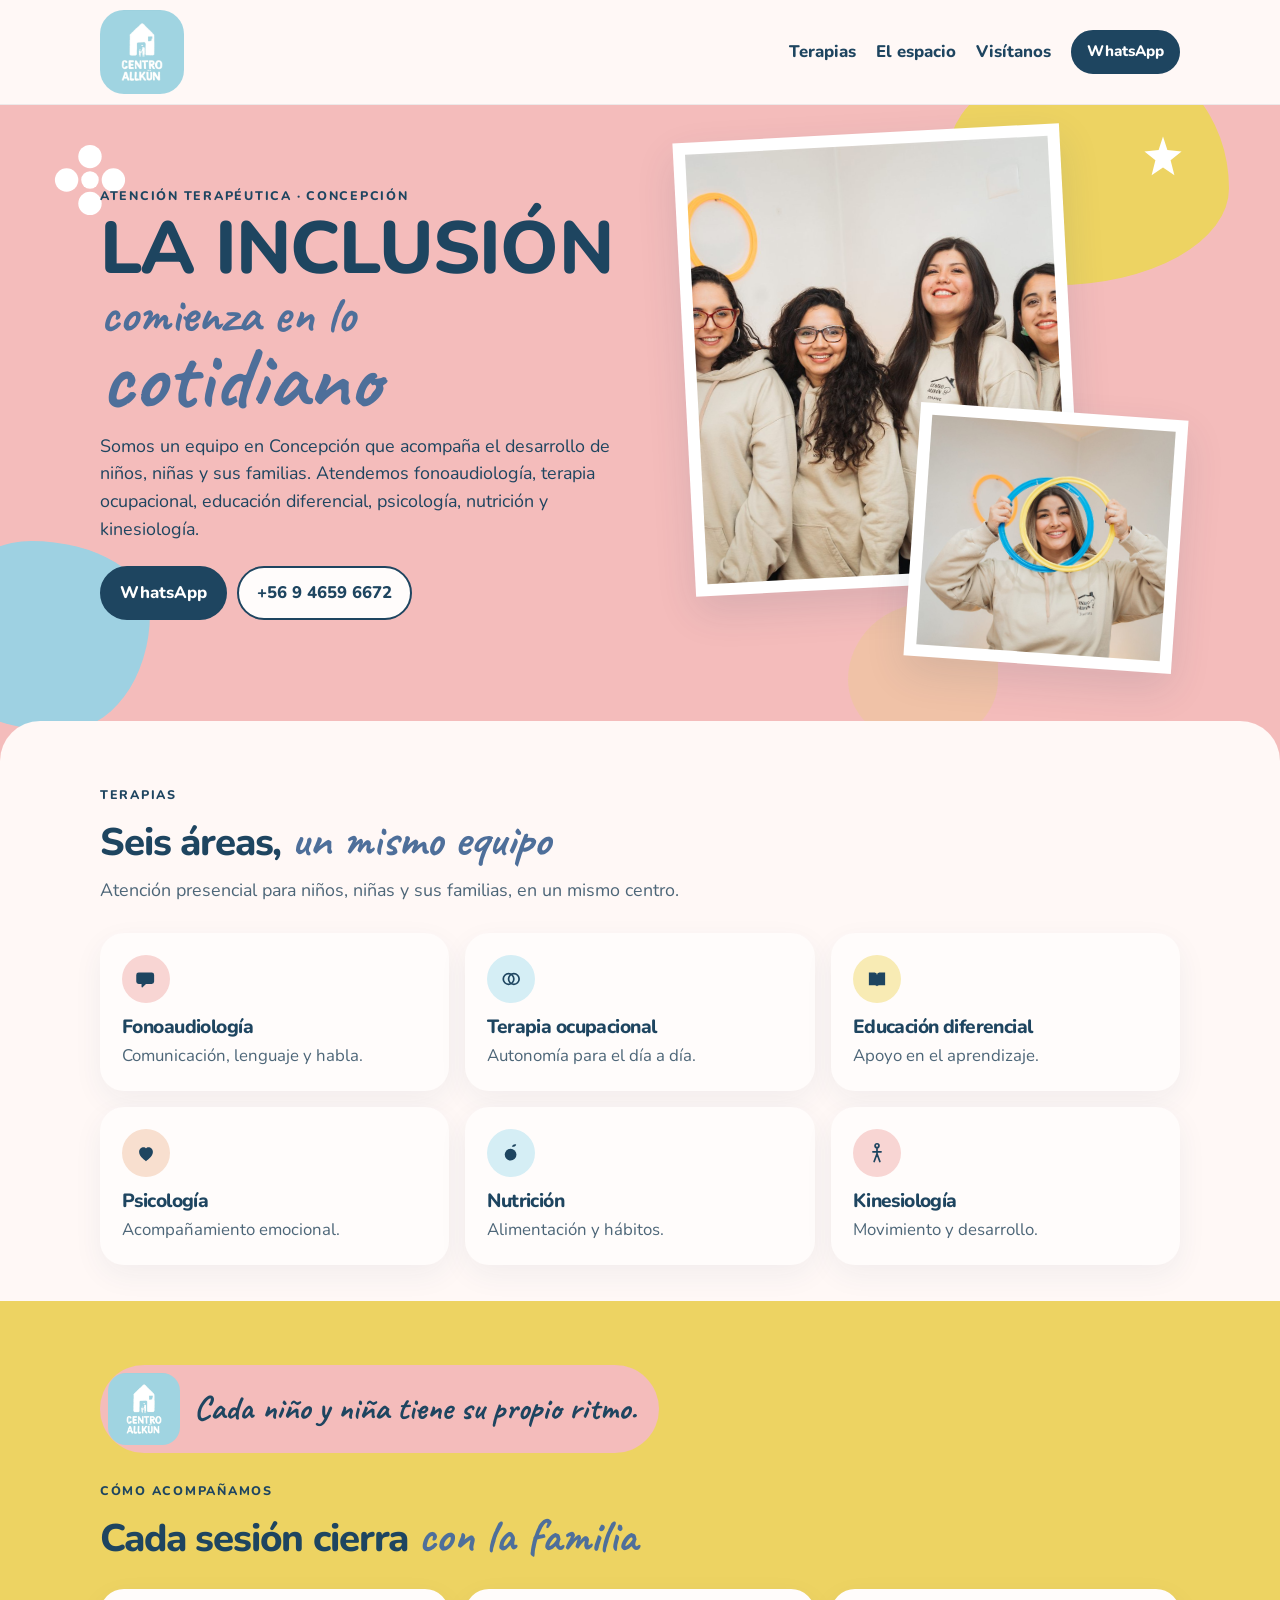
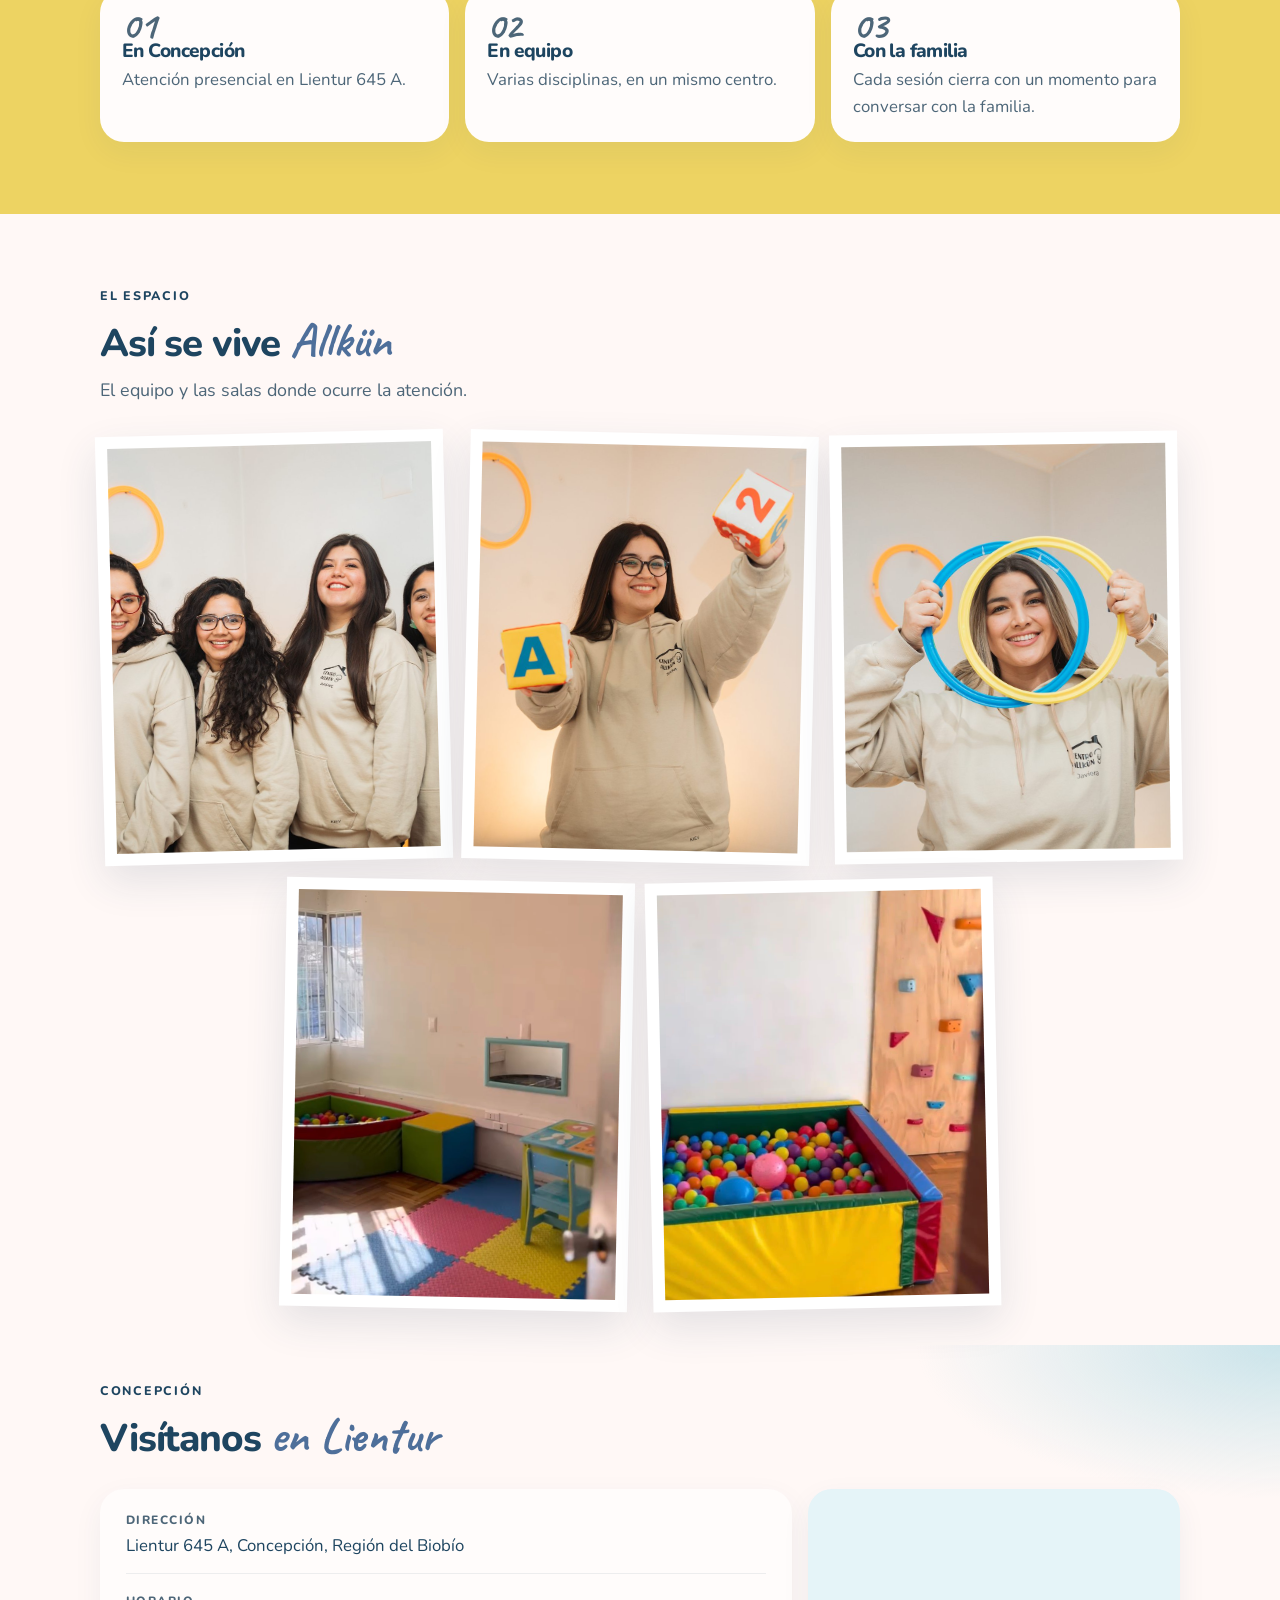
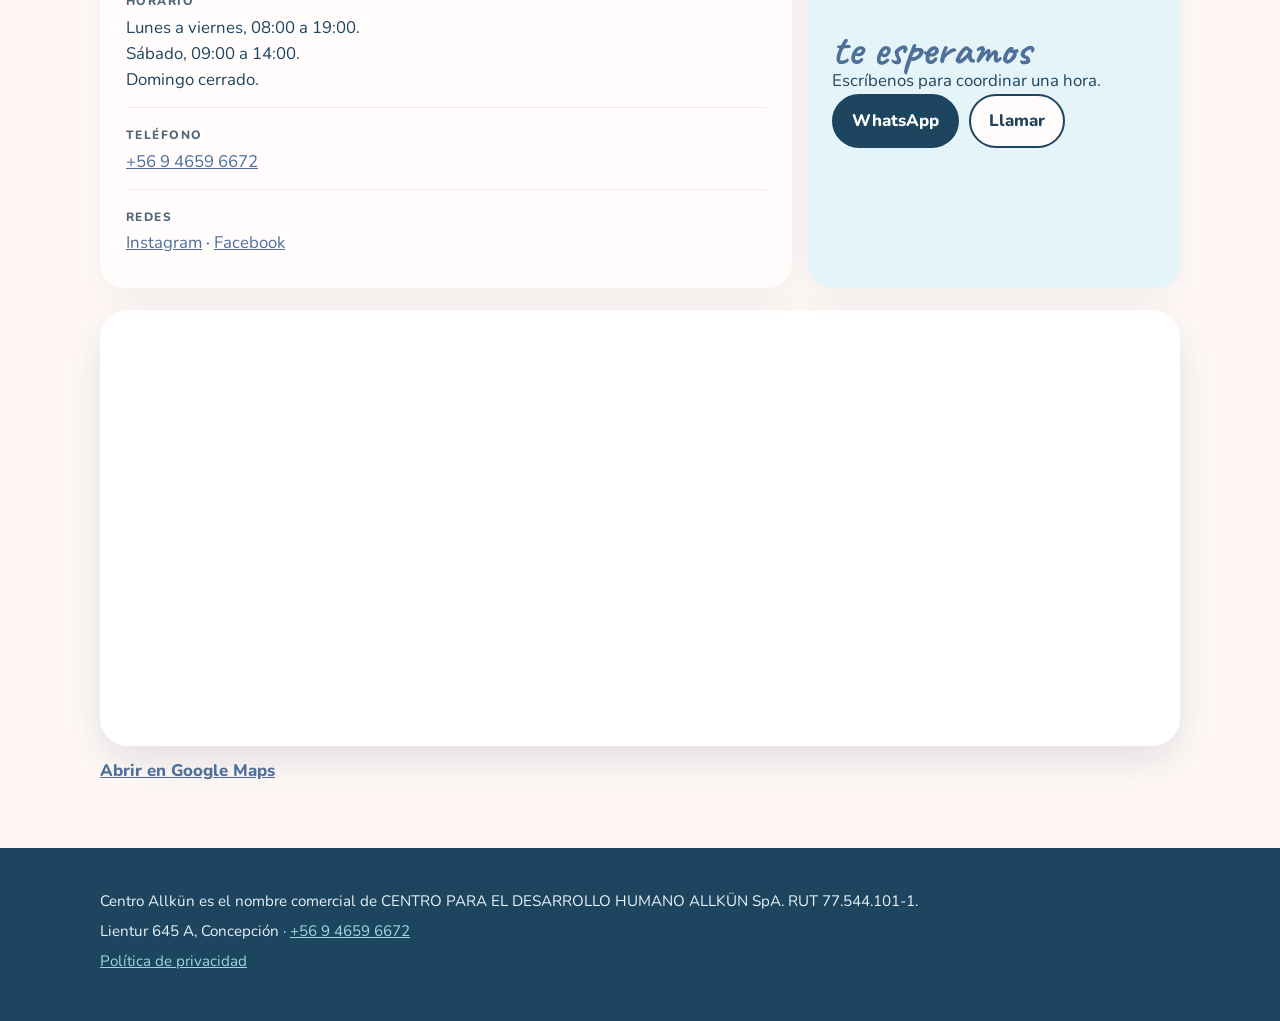
==== commit 6e40e4c8: "lientur" ====
--- a/index.html
+++ b/index.html
@@ -6,7 +6,7 @@
     <title>Centro Allkün</title>
     <meta
       name="description"
-      content="Centro Allkün. Atención terapéutica presencial en Lientur 645, Concepción. Teléfono +56 9 4659 6672."
+      content="Centro Allkün. Atención terapéutica presencial en Lientur 645 A, Concepción. Teléfono +56 9 4659 6672."
     />
     <link rel="icon" href="logo.png" type="image/png" />
     <link rel="preconnect" href="https://fonts.googleapis.com" />
@@ -200,7 +200,7 @@
             <article>
               <p class="num">01</p>
               <h3>En Concepción</h3>
-              <p>Atención presencial en Lientur 645.</p>
+              <p>Atención presencial en Lientur 645 A.</p>
             </article>
             <article>
               <p class="num">02</p>
@@ -274,7 +274,7 @@
             <dl class="facts">
               <div>
                 <dt>Dirección</dt>
-                <dd>Lientur 645, Concepción, Región del Biobío</dd>
+                <dd>Lientur 645 A, Concepción, Región del Biobío</dd>
               </div>
               <div>
                 <dt>Horario</dt>
@@ -321,7 +321,7 @@
 
           <div class="map-frame">
             <iframe
-              title="Mapa de Centro Allkün en Lientur 645, Concepción"
+              title="Mapa de Centro Allkün en Lientur 645 A, Concepción"
               src="https://maps.google.com/maps?q=Lientur+645,+Concepci%C3%B3n,+Chile&amp;hl=es&amp;z=16&amp;output=embed"
               referrerpolicy="no-referrer-when-downgrade"
               allowfullscreen
@@ -346,7 +346,7 @@
           HUMANO ALLKÜN SpA. RUT 77.544.101-1.
         </p>
         <p>
-          Lientur 645, Concepción ·
+          Lientur 645 A, Concepción ·
           <a href="tel:+56946596672">+56 9 4659 6672</a>
         </p>
         <p><a href="privacidad.html">Política de privacidad</a></p>
